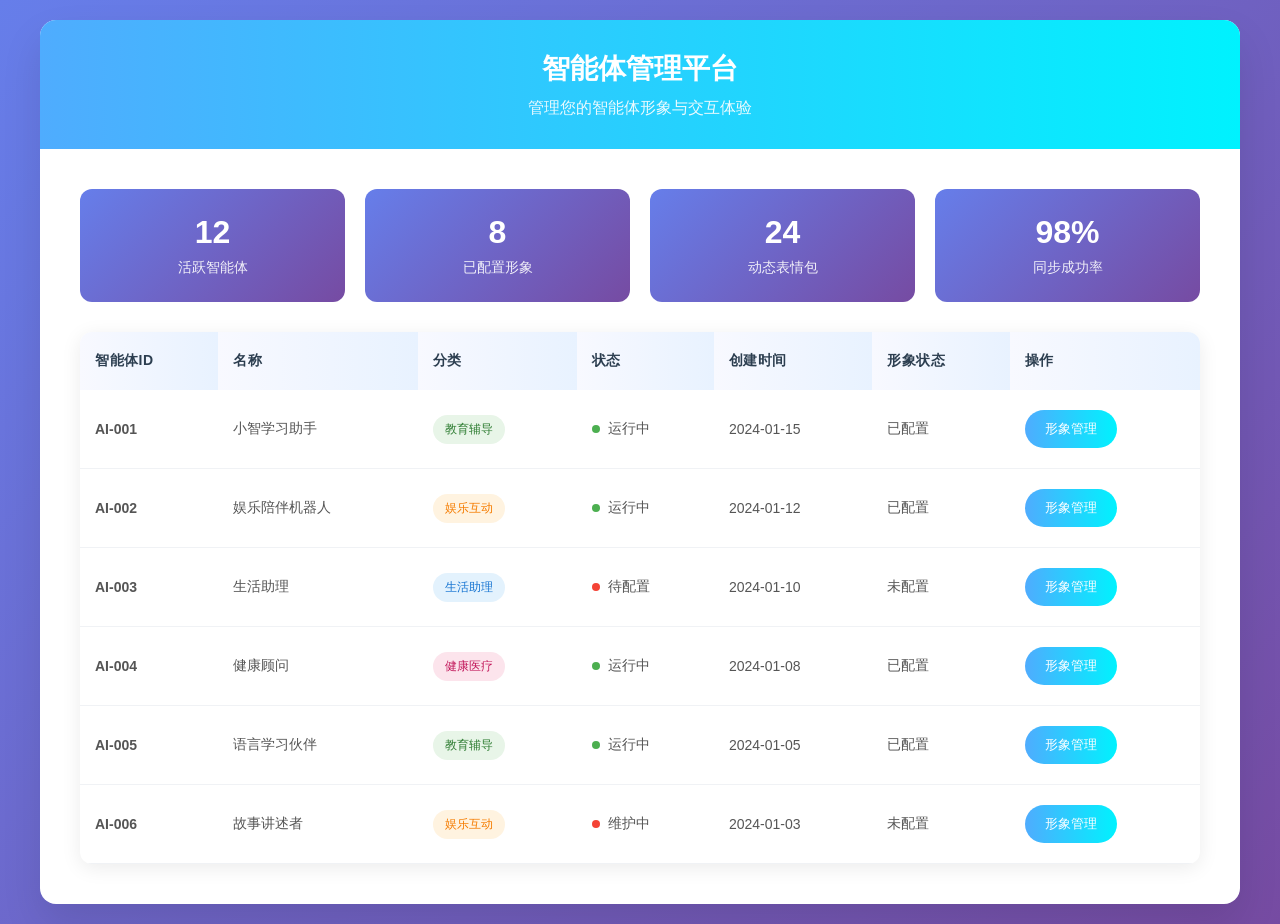
==== index.html @ 54a114e2 "Add intelligent agent dynamic avatar management demo system Co-authored-by: shenyx365 <shenyx365@gma" ====
<!DOCTYPE html>
<html lang="zh-CN">
<head>
    <meta charset="UTF-8">
    <meta name="viewport" content="width=device-width, initial-scale=1.0">
    <title>智能体动态形象管理系统</title>
    <style>
        * {
            margin: 0;
            padding: 0;
            box-sizing: border-box;
        }

        body {
            font-family: 'Microsoft YaHei', 'PingFang SC', sans-serif;
            background: linear-gradient(135deg, #667eea 0%, #764ba2 100%);
            min-height: 100vh;
            padding: 20px;
        }

        .container {
            max-width: 1200px;
            margin: 0 auto;
            background: white;
            border-radius: 16px;
            box-shadow: 0 20px 40px rgba(0,0,0,0.1);
            overflow: hidden;
        }

        .header {
            background: linear-gradient(90deg, #4facfe 0%, #00f2fe 100%);
            color: white;
            padding: 30px;
            text-align: center;
        }

        .header h1 {
            font-size: 28px;
            font-weight: 600;
            margin-bottom: 10px;
        }

        .header p {
            font-size: 16px;
            opacity: 0.9;
        }

        .content {
            padding: 40px;
        }

        .agent-table {
            width: 100%;
            border-collapse: collapse;
            margin-top: 20px;
            background: white;
            border-radius: 12px;
            overflow: hidden;
            box-shadow: 0 4px 20px rgba(0,0,0,0.08);
        }

        .agent-table th {
            background: linear-gradient(90deg, #f8f9ff 0%, #e8f2ff 100%);
            color: #2c3e50;
            padding: 20px 15px;
            text-align: left;
            font-weight: 600;
            font-size: 14px;
            text-transform: uppercase;
            letter-spacing: 0.5px;
        }

        .agent-table td {
            padding: 20px 15px;
            border-bottom: 1px solid #f0f2f5;
            color: #555;
            font-size: 14px;
        }

        .agent-table tr:hover {
            background: #f8f9ff;
            transition: all 0.3s ease;
        }

        .agent-id {
            font-weight: 600;
            color: #4facfe;
        }

        .agent-category {
            display: inline-block;
            padding: 6px 12px;
            border-radius: 20px;
            font-size: 12px;
            font-weight: 500;
        }

        .category-education {
            background: #e8f5e8;
            color: #2e7d32;
        }

        .category-entertainment {
            background: #fff3e0;
            color: #f57c00;
        }

        .category-assistant {
            background: #e3f2fd;
            color: #1976d2;
        }

        .category-health {
            background: #fce4ec;
            color: #c2185b;
        }

        .manage-btn {
            background: linear-gradient(90deg, #4facfe 0%, #00f2fe 100%);
            color: white;
            border: none;
            padding: 10px 20px;
            border-radius: 25px;
            cursor: pointer;
            font-size: 13px;
            font-weight: 500;
            transition: all 0.3s ease;
            text-decoration: none;
            display: inline-block;
        }

        .manage-btn:hover {
            transform: translateY(-2px);
            box-shadow: 0 8px 20px rgba(79, 172, 254, 0.4);
        }

        .status-indicator {
            display: inline-block;
            width: 8px;
            height: 8px;
            border-radius: 50%;
            margin-right: 8px;
        }

        .status-active {
            background: #4caf50;
        }

        .status-inactive {
            background: #f44336;
        }

        .stats-cards {
            display: grid;
            grid-template-columns: repeat(auto-fit, minmax(200px, 1fr));
            gap: 20px;
            margin-bottom: 30px;
        }

        .stats-card {
            background: linear-gradient(135deg, #667eea 0%, #764ba2 100%);
            color: white;
            padding: 25px;
            border-radius: 12px;
            text-align: center;
        }

        .stats-card h3 {
            font-size: 32px;
            font-weight: 700;
            margin-bottom: 8px;
        }

        .stats-card p {
            font-size: 14px;
            opacity: 0.9;
        }
    </style>
</head>
<body>
    <div class="container">
        <div class="header">
            <h1>智能体管理平台</h1>
            <p>管理您的智能体形象与交互体验</p>
        </div>
        
        <div class="content">
            <div class="stats-cards">
                <div class="stats-card">
                    <h3>12</h3>
                    <p>活跃智能体</p>
                </div>
                <div class="stats-card">
                    <h3>8</h3>
                    <p>已配置形象</p>
                </div>
                <div class="stats-card">
                    <h3>24</h3>
                    <p>动态表情包</p>
                </div>
                <div class="stats-card">
                    <h3>98%</h3>
                    <p>同步成功率</p>
                </div>
            </div>

            <table class="agent-table">
                <thead>
                    <tr>
                        <th>智能体ID</th>
                        <th>名称</th>
                        <th>分类</th>
                        <th>状态</th>
                        <th>创建时间</th>
                        <th>形象状态</th>
                        <th>操作</th>
                    </tr>
                </thead>
                <tbody>
                    <tr>
                        <td class="agent-id">AI-001</td>
                        <td>小智学习助手</td>
                        <td><span class="agent-category category-education">教育辅导</span></td>
                        <td><span class="status-indicator status-active"></span>运行中</td>
                        <td>2024-01-15</td>
                        <td>已配置</td>
                        <td><a href="avatar-management.html?id=AI-001" class="manage-btn">形象管理</a></td>
                    </tr>
                    <tr>
                        <td class="agent-id">AI-002</td>
                        <td>娱乐陪伴机器人</td>
                        <td><span class="agent-category category-entertainment">娱乐互动</span></td>
                        <td><span class="status-indicator status-active"></span>运行中</td>
                        <td>2024-01-12</td>
                        <td>已配置</td>
                        <td><a href="avatar-management.html?id=AI-002" class="manage-btn">形象管理</a></td>
                    </tr>
                    <tr>
                        <td class="agent-id">AI-003</td>
                        <td>生活助理</td>
                        <td><span class="agent-category category-assistant">生活助理</span></td>
                        <td><span class="status-indicator status-inactive"></span>待配置</td>
                        <td>2024-01-10</td>
                        <td>未配置</td>
                        <td><a href="avatar-management.html?id=AI-003" class="manage-btn">形象管理</a></td>
                    </tr>
                    <tr>
                        <td class="agent-id">AI-004</td>
                        <td>健康顾问</td>
                        <td><span class="agent-category category-health">健康医疗</span></td>
                        <td><span class="status-indicator status-active"></span>运行中</td>
                        <td>2024-01-08</td>
                        <td>已配置</td>
                        <td><a href="avatar-management.html?id=AI-004" class="manage-btn">形象管理</a></td>
                    </tr>
                    <tr>
                        <td class="agent-id">AI-005</td>
                        <td>语言学习伙伴</td>
                        <td><span class="agent-category category-education">教育辅导</span></td>
                        <td><span class="status-indicator status-active"></span>运行中</td>
                        <td>2024-01-05</td>
                        <td>已配置</td>
                        <td><a href="avatar-management.html?id=AI-005" class="manage-btn">形象管理</a></td>
                    </tr>
                    <tr>
                        <td class="agent-id">AI-006</td>
                        <td>故事讲述者</td>
                        <td><span class="agent-category category-entertainment">娱乐互动</span></td>
                        <td><span class="status-indicator status-inactive"></span>维护中</td>
                        <td>2024-01-03</td>
                        <td>未配置</td>
                        <td><a href="avatar-management.html?id=AI-006" class="manage-btn">形象管理</a></td>
                    </tr>
                </tbody>
            </table>
        </div>
    </div>
</body>
</html>
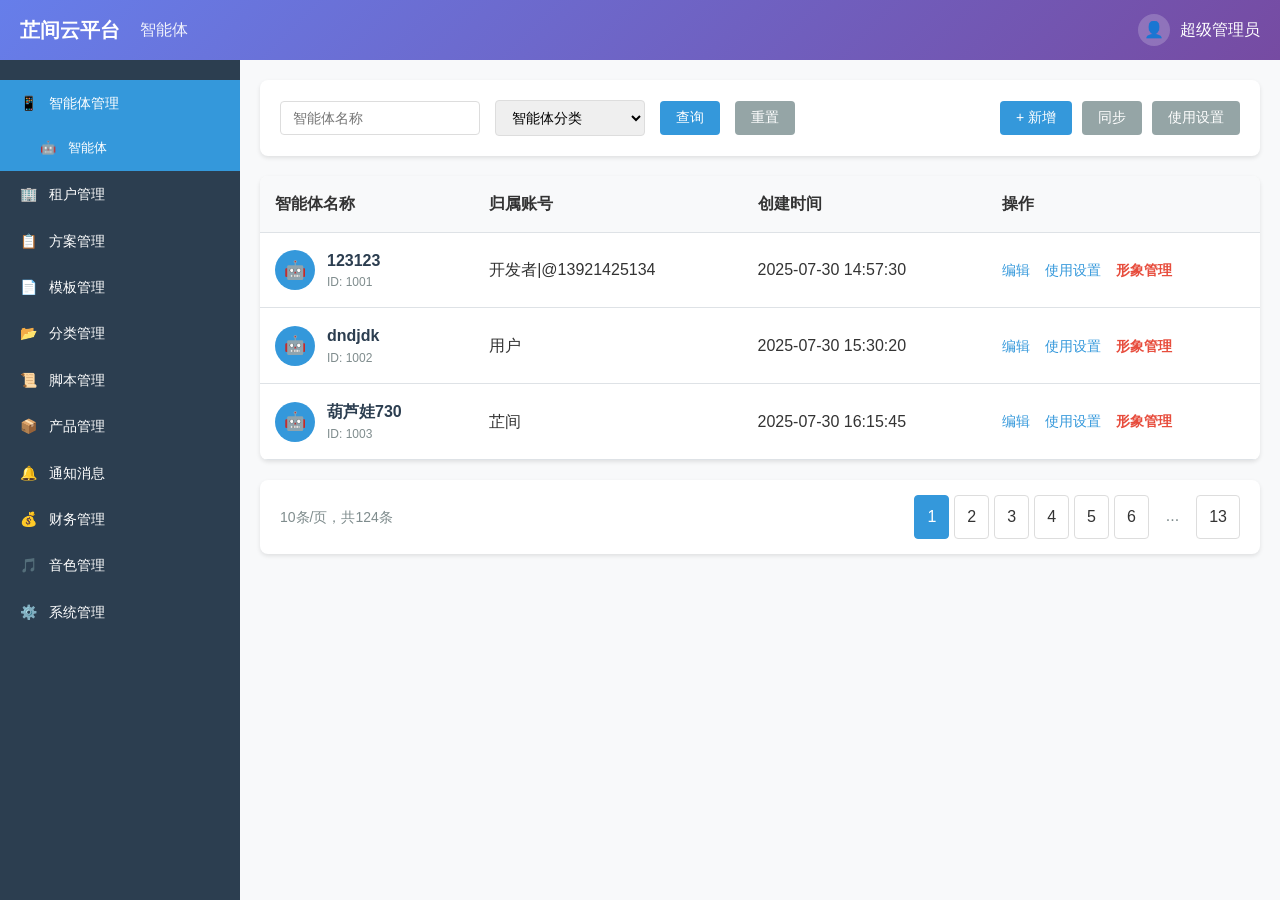
==== commit a05362f4: "Add complete demo for intelligent agent dynamic image management Co-authored-by: shenyx365 <shenyx36" ====
--- a/index.html
+++ b/index.html
@@ -3,277 +3,283 @@
 <head>
     <meta charset="UTF-8">
     <meta name="viewport" content="width=device-width, initial-scale=1.0">
-    <title>智能体动态形象管理系统</title>
-    <style>
-        * {
-            margin: 0;
-            padding: 0;
-            box-sizing: border-box;
-        }
-
-        body {
-            font-family: 'Microsoft YaHei', 'PingFang SC', sans-serif;
-            background: linear-gradient(135deg, #667eea 0%, #764ba2 100%);
-            min-height: 100vh;
-            padding: 20px;
-        }
-
-        .container {
-            max-width: 1200px;
-            margin: 0 auto;
-            background: white;
-            border-radius: 16px;
-            box-shadow: 0 20px 40px rgba(0,0,0,0.1);
-            overflow: hidden;
-        }
-
-        .header {
-            background: linear-gradient(90deg, #4facfe 0%, #00f2fe 100%);
-            color: white;
-            padding: 30px;
-            text-align: center;
-        }
-
-        .header h1 {
-            font-size: 28px;
-            font-weight: 600;
-            margin-bottom: 10px;
-        }
-
-        .header p {
-            font-size: 16px;
-            opacity: 0.9;
-        }
-
-        .content {
-            padding: 40px;
-        }
-
-        .agent-table {
-            width: 100%;
-            border-collapse: collapse;
-            margin-top: 20px;
-            background: white;
-            border-radius: 12px;
-            overflow: hidden;
-            box-shadow: 0 4px 20px rgba(0,0,0,0.08);
-        }
-
-        .agent-table th {
-            background: linear-gradient(90deg, #f8f9ff 0%, #e8f2ff 100%);
-            color: #2c3e50;
-            padding: 20px 15px;
-            text-align: left;
-            font-weight: 600;
-            font-size: 14px;
-            text-transform: uppercase;
-            letter-spacing: 0.5px;
-        }
-
-        .agent-table td {
-            padding: 20px 15px;
-            border-bottom: 1px solid #f0f2f5;
-            color: #555;
-            font-size: 14px;
-        }
-
-        .agent-table tr:hover {
-            background: #f8f9ff;
-            transition: all 0.3s ease;
-        }
-
-        .agent-id {
-            font-weight: 600;
-            color: #4facfe;
-        }
-
-        .agent-category {
-            display: inline-block;
-            padding: 6px 12px;
-            border-radius: 20px;
-            font-size: 12px;
-            font-weight: 500;
-        }
-
-        .category-education {
-            background: #e8f5e8;
-            color: #2e7d32;
-        }
-
-        .category-entertainment {
-            background: #fff3e0;
-            color: #f57c00;
-        }
-
-        .category-assistant {
-            background: #e3f2fd;
-            color: #1976d2;
-        }
-
-        .category-health {
-            background: #fce4ec;
-            color: #c2185b;
-        }
-
-        .manage-btn {
-            background: linear-gradient(90deg, #4facfe 0%, #00f2fe 100%);
-            color: white;
-            border: none;
-            padding: 10px 20px;
-            border-radius: 25px;
-            cursor: pointer;
-            font-size: 13px;
-            font-weight: 500;
-            transition: all 0.3s ease;
-            text-decoration: none;
-            display: inline-block;
-        }
-
-        .manage-btn:hover {
-            transform: translateY(-2px);
-            box-shadow: 0 8px 20px rgba(79, 172, 254, 0.4);
-        }
-
-        .status-indicator {
-            display: inline-block;
-            width: 8px;
-            height: 8px;
-            border-radius: 50%;
-            margin-right: 8px;
-        }
-
-        .status-active {
-            background: #4caf50;
-        }
-
-        .status-inactive {
-            background: #f44336;
-        }
-
-        .stats-cards {
-            display: grid;
-            grid-template-columns: repeat(auto-fit, minmax(200px, 1fr));
-            gap: 20px;
-            margin-bottom: 30px;
-        }
-
-        .stats-card {
-            background: linear-gradient(135deg, #667eea 0%, #764ba2 100%);
-            color: white;
-            padding: 25px;
-            border-radius: 12px;
-            text-align: center;
-        }
-
-        .stats-card h3 {
-            font-size: 32px;
-            font-weight: 700;
-            margin-bottom: 8px;
-        }
-
-        .stats-card p {
-            font-size: 14px;
-            opacity: 0.9;
-        }
-    </style>
+    <title>芷间云平台 - 智能体管理</title>
+    <link rel="stylesheet" href="styles.css">
 </head>
 <body>
     <div class="container">
-        <div class="header">
-            <h1>智能体管理平台</h1>
-            <p>管理您的智能体形象与交互体验</p>
-        </div>
-        
-        <div class="content">
-            <div class="stats-cards">
-                <div class="stats-card">
-                    <h3>12</h3>
-                    <p>活跃智能体</p>
-                </div>
-                <div class="stats-card">
-                    <h3>8</h3>
-                    <p>已配置形象</p>
-                </div>
-                <div class="stats-card">
-                    <h3>24</h3>
-                    <p>动态表情包</p>
-                </div>
-                <div class="stats-card">
-                    <h3>98%</h3>
-                    <p>同步成功率</p>
-                </div>
-            </div>
-
-            <table class="agent-table">
-                <thead>
-                    <tr>
-                        <th>智能体ID</th>
-                        <th>名称</th>
-                        <th>分类</th>
-                        <th>状态</th>
-                        <th>创建时间</th>
-                        <th>形象状态</th>
-                        <th>操作</th>
-                    </tr>
-                </thead>
-                <tbody>
-                    <tr>
-                        <td class="agent-id">AI-001</td>
-                        <td>小智学习助手</td>
-                        <td><span class="agent-category category-education">教育辅导</span></td>
-                        <td><span class="status-indicator status-active"></span>运行中</td>
-                        <td>2024-01-15</td>
-                        <td>已配置</td>
-                        <td><a href="avatar-management.html?id=AI-001" class="manage-btn">形象管理</a></td>
-                    </tr>
-                    <tr>
-                        <td class="agent-id">AI-002</td>
-                        <td>娱乐陪伴机器人</td>
-                        <td><span class="agent-category category-entertainment">娱乐互动</span></td>
-                        <td><span class="status-indicator status-active"></span>运行中</td>
-                        <td>2024-01-12</td>
-                        <td>已配置</td>
-                        <td><a href="avatar-management.html?id=AI-002" class="manage-btn">形象管理</a></td>
-                    </tr>
-                    <tr>
-                        <td class="agent-id">AI-003</td>
-                        <td>生活助理</td>
-                        <td><span class="agent-category category-assistant">生活助理</span></td>
-                        <td><span class="status-indicator status-inactive"></span>待配置</td>
-                        <td>2024-01-10</td>
-                        <td>未配置</td>
-                        <td><a href="avatar-management.html?id=AI-003" class="manage-btn">形象管理</a></td>
-                    </tr>
-                    <tr>
-                        <td class="agent-id">AI-004</td>
-                        <td>健康顾问</td>
-                        <td><span class="agent-category category-health">健康医疗</span></td>
-                        <td><span class="status-indicator status-active"></span>运行中</td>
-                        <td>2024-01-08</td>
-                        <td>已配置</td>
-                        <td><a href="avatar-management.html?id=AI-004" class="manage-btn">形象管理</a></td>
-                    </tr>
-                    <tr>
-                        <td class="agent-id">AI-005</td>
-                        <td>语言学习伙伴</td>
-                        <td><span class="agent-category category-education">教育辅导</span></td>
-                        <td><span class="status-indicator status-active"></span>运行中</td>
-                        <td>2024-01-05</td>
-                        <td>已配置</td>
-                        <td><a href="avatar-management.html?id=AI-005" class="manage-btn">形象管理</a></td>
-                    </tr>
-                    <tr>
-                        <td class="agent-id">AI-006</td>
-                        <td>故事讲述者</td>
-                        <td><span class="agent-category category-entertainment">娱乐互动</span></td>
-                        <td><span class="status-indicator status-inactive"></span>维护中</td>
-                        <td>2024-01-03</td>
-                        <td>未配置</td>
-                        <td><a href="avatar-management.html?id=AI-006" class="manage-btn">形象管理</a></td>
-                    </tr>
-                </tbody>
-            </table>
+        <!-- 顶部导航栏 -->
+        <header class="header">
+            <div class="header-left">
+                <h1 class="platform-name">芷间云平台</h1>
+                <span class="module-name">智能体</span>
+            </div>
+            <div class="header-right">
+                <div class="user-info">
+                    <div class="avatar">👤</div>
+                    <span>超级管理员</span>
+                </div>
+            </div>
+        </header>
+
+        <div class="main-content">
+            <!-- 左侧导航栏 -->
+            <nav class="sidebar">
+                <div class="nav-item active">
+                    <span>📱</span>
+                    <span>智能体管理</span>
+                </div>
+                <div class="nav-sub-item active">
+                    <span>🤖</span>
+                    <span>智能体</span>
+                </div>
+                <div class="nav-item">
+                    <span>🏢</span>
+                    <span>租户管理</span>
+                </div>
+                <div class="nav-item">
+                    <span>📋</span>
+                    <span>方案管理</span>
+                </div>
+                <div class="nav-item">
+                    <span>📄</span>
+                    <span>模板管理</span>
+                </div>
+                <div class="nav-item">
+                    <span>📂</span>
+                    <span>分类管理</span>
+                </div>
+                <div class="nav-item">
+                    <span>📜</span>
+                    <span>脚本管理</span>
+                </div>
+                <div class="nav-item">
+                    <span>📦</span>
+                    <span>产品管理</span>
+                </div>
+                <div class="nav-item">
+                    <span>🔔</span>
+                    <span>通知消息</span>
+                </div>
+                <div class="nav-item">
+                    <span>💰</span>
+                    <span>财务管理</span>
+                </div>
+                <div class="nav-item">
+                    <span>🎵</span>
+                    <span>音色管理</span>
+                </div>
+                <div class="nav-item">
+                    <span>⚙️</span>
+                    <span>系统管理</span>
+                </div>
+            </nav>
+
+            <!-- 主要内容区域 -->
+            <main class="content">
+                <!-- 搜索和操作区域 -->
+                <div class="search-section">
+                    <div class="search-fields">
+                        <input type="text" placeholder="智能体名称" class="search-input">
+                        <select class="search-select">
+                            <option value="">智能体分类</option>
+                            <option value="心理疏导">心理疏导</option>
+                            <option value="教育辅导">教育辅导</option>
+                            <option value="娱乐陪伴">娱乐陪伴</option>
+                        </select>
+                        <button class="btn btn-primary">查询</button>
+                        <button class="btn btn-secondary">重置</button>
+                    </div>
+                    <div class="action-buttons">
+                        <button class="btn btn-primary" onclick="showAddModal()">+ 新增</button>
+                        <button class="btn btn-secondary">同步</button>
+                        <button class="btn btn-secondary">使用设置</button>
+                    </div>
+                </div>
+
+                <!-- 智能体列表 -->
+                <div class="agent-list">
+                    <table class="agent-table">
+                        <thead>
+                            <tr>
+                                <th>智能体名称</th>
+                                <th>归属账号</th>
+                                <th>创建时间</th>
+                                <th>操作</th>
+                            </tr>
+                        </thead>
+                        <tbody>
+                            <tr>
+                                <td>
+                                    <div class="agent-info">
+                                        <div class="agent-avatar">🤖</div>
+                                        <div class="agent-details">
+                                            <div class="agent-name">123123</div>
+                                            <div class="agent-id">ID: 1001</div>
+                                        </div>
+                                    </div>
+                                </td>
+                                <td>开发者|@13921425134</td>
+                                <td>2025-07-30 14:57:30</td>
+                                <td>
+                                    <div class="action-links">
+                                        <a href="#" onclick="editAgent(1001)">编辑</a>
+                                        <a href="#" onclick="usageSettings(1001)">使用设置</a>
+                                        <a href="image-management.html?id=1001" class="image-management-btn">形象管理</a>
+                                    </div>
+                                </td>
+                            </tr>
+                            <tr>
+                                <td>
+                                    <div class="agent-info">
+                                        <div class="agent-avatar">🤖</div>
+                                        <div class="agent-details">
+                                            <div class="agent-name">dndjdk</div>
+                                            <div class="agent-id">ID: 1002</div>
+                                        </div>
+                                    </div>
+                                </td>
+                                <td>用户</td>
+                                <td>2025-07-30 15:30:20</td>
+                                <td>
+                                    <div class="action-links">
+                                        <a href="#" onclick="editAgent(1002)">编辑</a>
+                                        <a href="#" onclick="usageSettings(1002)">使用设置</a>
+                                        <a href="image-management.html?id=1002" class="image-management-btn">形象管理</a>
+                                    </div>
+                                </td>
+                            </tr>
+                            <tr>
+                                <td>
+                                    <div class="agent-info">
+                                        <div class="agent-avatar">🤖</div>
+                                        <div class="agent-details">
+                                            <div class="agent-name">葫芦娃730</div>
+                                            <div class="agent-id">ID: 1003</div>
+                                        </div>
+                                    </div>
+                                </td>
+                                <td>芷间</td>
+                                <td>2025-07-30 16:15:45</td>
+                                <td>
+                                    <div class="action-links">
+                                        <a href="#" onclick="editAgent(1003)">编辑</a>
+                                        <a href="#" onclick="usageSettings(1003)">使用设置</a>
+                                        <a href="image-management.html?id=1003" class="image-management-btn">形象管理</a>
+                                    </div>
+                                </td>
+                            </tr>
+                        </tbody>
+                    </table>
+                </div>
+
+                <!-- 分页 -->
+                <div class="pagination">
+                    <span class="page-info">10条/页，共124条</span>
+                    <div class="page-numbers">
+                        <span class="page-number active">1</span>
+                        <span class="page-number">2</span>
+                        <span class="page-number">3</span>
+                        <span class="page-number">4</span>
+                        <span class="page-number">5</span>
+                        <span class="page-number">6</span>
+                        <span class="page-dots">...</span>
+                        <span class="page-number">13</span>
+                    </div>
+                </div>
+            </main>
         </div>
     </div>
+
+    <!-- 新增智能体模态框 -->
+    <div id="addModal" class="modal">
+        <div class="modal-content">
+            <div class="modal-header">
+                <h2>新增智能体</h2>
+                <span class="close" onclick="closeModal()">&times;</span>
+            </div>
+            <div class="modal-body">
+                <form id="addAgentForm">
+                    <div class="form-group">
+                        <label>智能体分类</label>
+                        <div class="checkbox-group">
+                            <input type="checkbox" id="useTemplate">
+                            <label for="useTemplate">按模板创建</label>
+                        </div>
+                        <select class="form-select">
+                            <option value="心理疏导" selected>心理疏导</option>
+                            <option value="教育辅导">教育辅导</option>
+                            <option value="娱乐陪伴">娱乐陪伴</option>
+                        </select>
+                    </div>
+                    <div class="form-group">
+                        <label>名称</label>
+                        <input type="text" placeholder="智能体名称" maxlength="20" class="form-input">
+                        <span class="char-count">0/20</span>
+                    </div>
+                    <div class="form-group">
+                        <label>形象</label>
+                        <div class="image-upload">
+                            <div class="upload-area">
+                                <span>+</span>
+                                <p>支持格式：png/jpeg/jpg，不超过5M，仅可上传1张</p>
+                            </div>
+                            <button type="button" class="btn btn-secondary">AI生成</button>
+                        </div>
+                    </div>
+                    <div class="form-group">
+                        <label>介绍</label>
+                        <textarea placeholder="智能体功能介绍" maxlength="500" class="form-textarea"></textarea>
+                        <span class="char-count">0/500</span>
+                    </div>
+                    <div class="form-group">
+                        <label>智能体类型</label>
+                        <select class="form-select error">
+                            <option value="">请选择</option>
+                            <option value="人设与回复逻辑">人设与回复逻辑</option>
+                        </select>
+                        <span class="error-message">请选择智能体类型</span>
+                    </div>
+                    <div class="form-group">
+                        <label>智能体能力说明与限制</label>
+                        <textarea placeholder="请输入智能体能力说明与限制" maxlength="5000" class="form-textarea"></textarea>
+                        <button type="button" class="btn btn-secondary">润色</button>
+                        <span class="char-count">0/5000</span>
+                    </div>
+                    <div class="form-group">
+                        <label>引用模型</label>
+                        <select class="form-select error">
+                            <option value="">请选择</option>
+                        </select>
+                        <span class="error-message">请选择引用模型</span>
+                    </div>
+                    <div class="form-group">
+                        <label>音色</label>
+                        <select class="form-select error">
+                            <option value="">请选择</option>
+                        </select>
+                        <span class="error-message">请选择音色</span>
+                    </div>
+                    <div class="form-group">
+                        <label>开场白</label>
+                        <input type="text" placeholder="将作为开启聊天的第一句话。" maxlength="300" class="form-input">
+                        <span class="char-count">0/300</span>
+                    </div>
+                    <div class="form-group">
+                        <div class="checkbox-group">
+                            <input type="checkbox" id="setAsTemplate">
+                            <label for="setAsTemplate">是否设为模板</label>
+                        </div>
+                    </div>
+                </form>
+            </div>
+            <div class="modal-footer">
+                <button class="btn btn-secondary" onclick="closeModal()">取消</button>
+                <button class="btn btn-primary">确认</button>
+            </div>
+        </div>
+    </div>
+
+    <script src="script.js"></script>
 </body>
 </html>
--- a/styles.css
+++ b/styles.css
@@ -0,0 +1,525 @@
+/* 全局样式 */
+* {
+    margin: 0;
+    padding: 0;
+    box-sizing: border-box;
+}
+
+body {
+    font-family: -apple-system, BlinkMacSystemFont, 'Segoe UI', Roboto, 'Helvetica Neue', Arial, sans-serif;
+    background-color: #f5f5f5;
+    color: #333;
+    line-height: 1.6;
+}
+
+.container {
+    display: flex;
+    flex-direction: column;
+    height: 100vh;
+}
+
+/* 顶部导航栏 */
+.header {
+    background: linear-gradient(135deg, #667eea 0%, #764ba2 100%);
+    color: white;
+    padding: 0 20px;
+    height: 60px;
+    display: flex;
+    justify-content: space-between;
+    align-items: center;
+    box-shadow: 0 2px 4px rgba(0,0,0,0.1);
+}
+
+.header-left {
+    display: flex;
+    align-items: center;
+    gap: 20px;
+}
+
+.platform-name {
+    font-size: 20px;
+    font-weight: 600;
+}
+
+.module-name {
+    font-size: 16px;
+    opacity: 0.9;
+}
+
+.header-right {
+    display: flex;
+    align-items: center;
+}
+
+.user-info {
+    display: flex;
+    align-items: center;
+    gap: 10px;
+}
+
+.avatar {
+    width: 32px;
+    height: 32px;
+    background: rgba(255,255,255,0.2);
+    border-radius: 50%;
+    display: flex;
+    align-items: center;
+    justify-content: center;
+    font-size: 16px;
+}
+
+/* 主要内容区域 */
+.main-content {
+    display: flex;
+    flex: 1;
+    overflow: hidden;
+}
+
+/* 左侧导航栏 */
+.sidebar {
+    width: 240px;
+    background: #2c3e50;
+    color: white;
+    padding: 20px 0;
+    overflow-y: auto;
+}
+
+.nav-item, .nav-sub-item {
+    padding: 12px 20px;
+    display: flex;
+    align-items: center;
+    gap: 12px;
+    cursor: pointer;
+    transition: background-color 0.3s;
+    font-size: 14px;
+}
+
+.nav-item:hover, .nav-sub-item:hover {
+    background-color: rgba(255,255,255,0.1);
+}
+
+.nav-item.active, .nav-sub-item.active {
+    background-color: #3498db;
+}
+
+.nav-sub-item {
+    padding-left: 40px;
+    font-size: 13px;
+    background-color: rgba(255,255,255,0.05);
+}
+
+/* 主内容区域 */
+.content {
+    flex: 1;
+    padding: 20px;
+    overflow-y: auto;
+    background-color: #f8f9fa;
+}
+
+/* 搜索和操作区域 */
+.search-section {
+    background: white;
+    padding: 20px;
+    border-radius: 8px;
+    margin-bottom: 20px;
+    box-shadow: 0 2px 4px rgba(0,0,0,0.1);
+    display: flex;
+    justify-content: space-between;
+    align-items: center;
+}
+
+.search-fields {
+    display: flex;
+    gap: 15px;
+    align-items: center;
+}
+
+.search-input, .search-select {
+    padding: 8px 12px;
+    border: 1px solid #ddd;
+    border-radius: 4px;
+    font-size: 14px;
+}
+
+.search-input {
+    width: 200px;
+}
+
+.search-select {
+    width: 150px;
+}
+
+.action-buttons {
+    display: flex;
+    gap: 10px;
+}
+
+/* 按钮样式 */
+.btn {
+    padding: 8px 16px;
+    border: none;
+    border-radius: 4px;
+    cursor: pointer;
+    font-size: 14px;
+    transition: all 0.3s;
+    text-decoration: none;
+    display: inline-block;
+}
+
+.btn-primary {
+    background-color: #3498db;
+    color: white;
+}
+
+.btn-primary:hover {
+    background-color: #2980b9;
+}
+
+.btn-secondary {
+    background-color: #95a5a6;
+    color: white;
+}
+
+.btn-secondary:hover {
+    background-color: #7f8c8d;
+}
+
+.btn:disabled {
+    background-color: #bdc3c7;
+    cursor: not-allowed;
+}
+
+/* 智能体列表 */
+.agent-list {
+    background: white;
+    border-radius: 8px;
+    overflow: hidden;
+    box-shadow: 0 2px 4px rgba(0,0,0,0.1);
+    margin-bottom: 20px;
+}
+
+.agent-table {
+    width: 100%;
+    border-collapse: collapse;
+}
+
+.agent-table th {
+    background-color: #f8f9fa;
+    padding: 15px;
+    text-align: left;
+    font-weight: 600;
+    border-bottom: 1px solid #dee2e6;
+}
+
+.agent-table td {
+    padding: 15px;
+    border-bottom: 1px solid #dee2e6;
+}
+
+.agent-info {
+    display: flex;
+    align-items: center;
+    gap: 12px;
+}
+
+.agent-avatar {
+    width: 40px;
+    height: 40px;
+    background: #3498db;
+    border-radius: 50%;
+    display: flex;
+    align-items: center;
+    justify-content: center;
+    font-size: 18px;
+    color: white;
+}
+
+.agent-details {
+    display: flex;
+    flex-direction: column;
+}
+
+.agent-name {
+    font-weight: 600;
+    color: #2c3e50;
+}
+
+.agent-id {
+    font-size: 12px;
+    color: #7f8c8d;
+}
+
+.action-links {
+    display: flex;
+    gap: 15px;
+}
+
+.action-links a {
+    color: #3498db;
+    text-decoration: none;
+    font-size: 14px;
+}
+
+.action-links a:hover {
+    text-decoration: underline;
+}
+
+.image-management-btn {
+    color: #e74c3c !important;
+    font-weight: 600;
+}
+
+/* 分页 */
+.pagination {
+    display: flex;
+    justify-content: space-between;
+    align-items: center;
+    background: white;
+    padding: 15px 20px;
+    border-radius: 8px;
+    box-shadow: 0 2px 4px rgba(0,0,0,0.1);
+}
+
+.page-info {
+    color: #7f8c8d;
+    font-size: 14px;
+}
+
+.page-numbers {
+    display: flex;
+    gap: 5px;
+}
+
+.page-number {
+    padding: 8px 12px;
+    border: 1px solid #ddd;
+    border-radius: 4px;
+    cursor: pointer;
+    transition: all 0.3s;
+}
+
+.page-number:hover {
+    background-color: #f8f9fa;
+}
+
+.page-number.active {
+    background-color: #3498db;
+    color: white;
+    border-color: #3498db;
+}
+
+.page-dots {
+    padding: 8px 12px;
+    color: #7f8c8d;
+}
+
+/* 模态框样式 */
+.modal {
+    display: none;
+    position: fixed;
+    z-index: 1000;
+    left: 0;
+    top: 0;
+    width: 100%;
+    height: 100%;
+    background-color: rgba(0,0,0,0.5);
+}
+
+.modal-content {
+    background-color: white;
+    margin: 5% auto;
+    padding: 0;
+    border-radius: 8px;
+    width: 80%;
+    max-width: 600px;
+    max-height: 80vh;
+    overflow-y: auto;
+    box-shadow: 0 4px 20px rgba(0,0,0,0.3);
+}
+
+.modal-header {
+    padding: 20px;
+    border-bottom: 1px solid #dee2e6;
+    display: flex;
+    justify-content: space-between;
+    align-items: center;
+}
+
+.modal-header h2, .modal-header h3 {
+    margin: 0;
+    color: #2c3e50;
+}
+
+.close {
+    color: #aaa;
+    font-size: 28px;
+    font-weight: bold;
+    cursor: pointer;
+}
+
+.close:hover {
+    color: #000;
+}
+
+.modal-body {
+    padding: 20px;
+}
+
+.modal-footer {
+    padding: 20px;
+    border-top: 1px solid #dee2e6;
+    display: flex;
+    justify-content: flex-end;
+    gap: 10px;
+}
+
+/* 表单样式 */
+.form-group {
+    margin-bottom: 20px;
+}
+
+.form-group label {
+    display: block;
+    margin-bottom: 8px;
+    font-weight: 600;
+    color: #2c3e50;
+}
+
+.form-input, .form-select, .form-textarea {
+    width: 100%;
+    padding: 10px 12px;
+    border: 1px solid #ddd;
+    border-radius: 4px;
+    font-size: 14px;
+    transition: border-color 0.3s;
+}
+
+.form-input:focus, .form-select:focus, .form-textarea:focus {
+    outline: none;
+    border-color: #3498db;
+}
+
+.form-textarea {
+    resize: vertical;
+    min-height: 80px;
+}
+
+.form-input.error, .form-select.error {
+    border-color: #e74c3c;
+}
+
+.error-message {
+    color: #e74c3c;
+    font-size: 12px;
+    margin-top: 5px;
+}
+
+.char-count {
+    color: #7f8c8d;
+    font-size: 12px;
+    text-align: right;
+    margin-top: 5px;
+}
+
+.checkbox-group {
+    display: flex;
+    align-items: center;
+    gap: 8px;
+    margin-bottom: 10px;
+}
+
+.checkbox-group input[type="checkbox"] {
+    margin: 0;
+}
+
+.checkbox-group label {
+    margin: 0;
+    font-weight: normal;
+}
+
+/* 图片上传区域 */
+.image-upload {
+    display: flex;
+    gap: 15px;
+    align-items: flex-start;
+}
+
+.upload-area {
+    flex: 1;
+    border: 2px dashed #ddd;
+    border-radius: 8px;
+    padding: 20px;
+    text-align: center;
+    cursor: pointer;
+    transition: border-color 0.3s;
+}
+
+.upload-area:hover {
+    border-color: #3498db;
+}
+
+.upload-area span {
+    font-size: 24px;
+    color: #7f8c8d;
+    display: block;
+    margin-bottom: 10px;
+}
+
+.upload-area p {
+    color: #7f8c8d;
+    font-size: 12px;
+    margin: 0;
+}
+
+/* 页面标题区域 */
+.page-header {
+    display: flex;
+    align-items: center;
+    gap: 20px;
+    margin-bottom: 20px;
+    padding: 20px;
+    background: white;
+    border-radius: 8px;
+    box-shadow: 0 2px 4px rgba(0,0,0,0.1);
+}
+
+.page-header h2 {
+    margin: 0;
+    color: #2c3e50;
+}
+
+.agent-info-header {
+    display: flex;
+    align-items: center;
+    gap: 12px;
+    margin-left: auto;
+}
+
+/* 响应式设计 */
+@media (max-width: 768px) {
+    .sidebar {
+        width: 200px;
+    }
+    
+    .search-section {
+        flex-direction: column;
+        gap: 15px;
+    }
+    
+    .search-fields {
+        flex-wrap: wrap;
+    }
+    
+    .action-buttons {
+        justify-content: center;
+    }
+    
+    .agent-table {
+        font-size: 12px;
+    }
+    
+    .action-links {
+        flex-direction: column;
+        gap: 5px;
+    }
+}
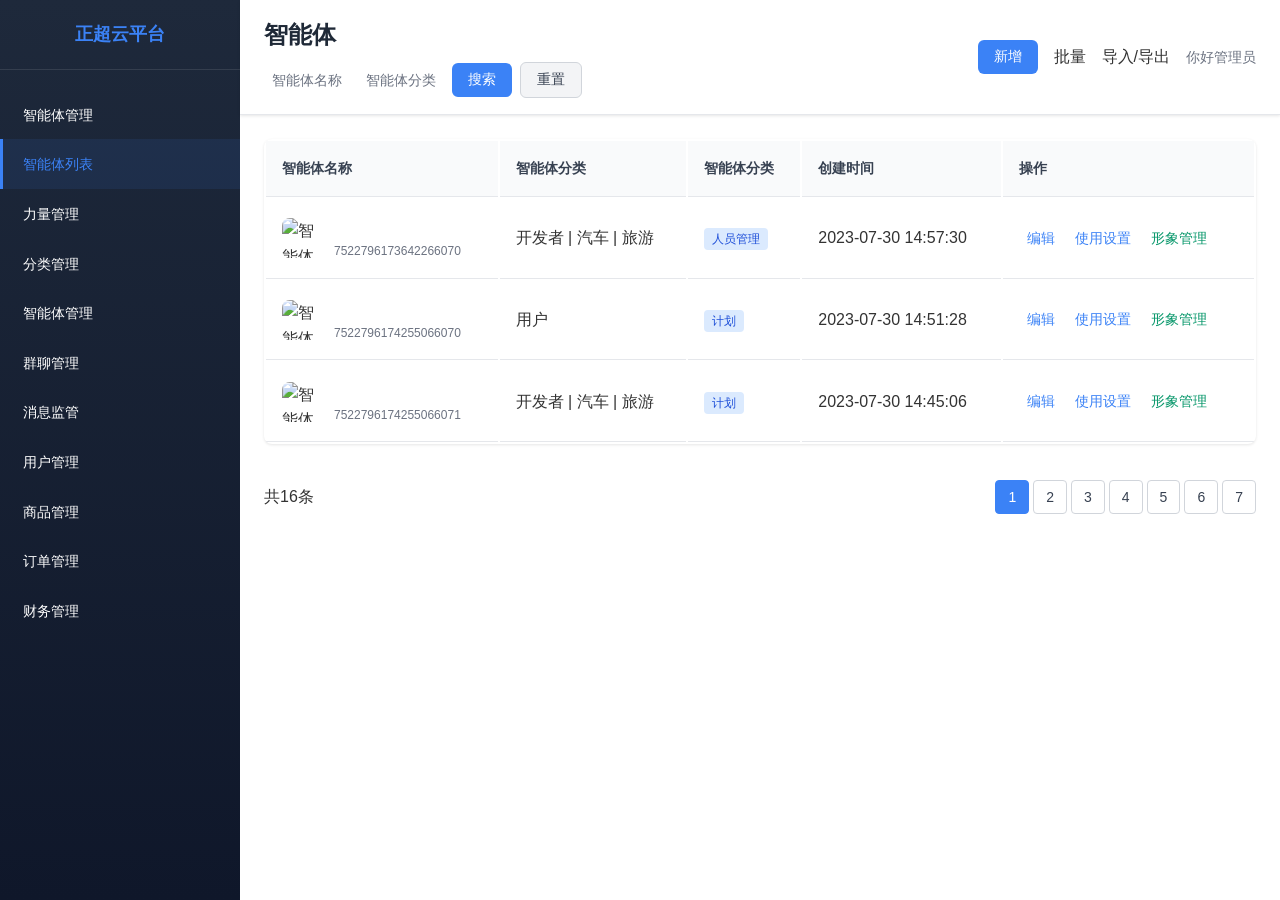
==== commit 82f65707: "Add intelligent agent avatar management demo with dynamic preview Co-authored-by: shenyx365 <shenyx3" ====
--- a/index.html
+++ b/index.html
@@ -3,279 +3,168 @@
 <head>
     <meta charset="UTF-8">
     <meta name="viewport" content="width=device-width, initial-scale=1.0">
-    <title>芷间云平台 - 智能体管理</title>
+    <title>智能体管理平台</title>
     <link rel="stylesheet" href="styles.css">
 </head>
 <body>
     <div class="container">
-        <!-- 顶部导航栏 -->
-        <header class="header">
-            <div class="header-left">
-                <h1 class="platform-name">芷间云平台</h1>
-                <span class="module-name">智能体</span>
+        <!-- 侧边栏 -->
+        <div class="sidebar">
+            <div class="logo">
+                <h2>正超云平台</h2>
             </div>
-            <div class="header-right">
-                <div class="user-info">
-                    <div class="avatar">👤</div>
-                    <span>超级管理员</span>
-                </div>
-            </div>
-        </header>
-
-        <div class="main-content">
-            <!-- 左侧导航栏 -->
-            <nav class="sidebar">
-                <div class="nav-item active">
-                    <span>📱</span>
+            <nav class="nav-menu">
+                <div class="nav-item">
                     <span>智能体管理</span>
                 </div>
-                <div class="nav-sub-item active">
-                    <span>🤖</span>
-                    <span>智能体</span>
+                <div class="nav-item active">
+                    <span>智能体列表</span>
                 </div>
                 <div class="nav-item">
-                    <span>🏢</span>
-                    <span>租户管理</span>
+                    <span>力量管理</span>
                 </div>
                 <div class="nav-item">
-                    <span>📋</span>
-                    <span>方案管理</span>
-                </div>
-                <div class="nav-item">
-                    <span>📄</span>
-                    <span>模板管理</span>
-                </div>
-                <div class="nav-item">
-                    <span>📂</span>
                     <span>分类管理</span>
                 </div>
                 <div class="nav-item">
-                    <span>📜</span>
-                    <span>脚本管理</span>
+                    <span>智能体管理</span>
                 </div>
                 <div class="nav-item">
-                    <span>📦</span>
-                    <span>产品管理</span>
+                    <span>群聊管理</span>
                 </div>
                 <div class="nav-item">
-                    <span>🔔</span>
-                    <span>通知消息</span>
+                    <span>消息监管</span>
                 </div>
                 <div class="nav-item">
-                    <span>💰</span>
+                    <span>用户管理</span>
+                </div>
+                <div class="nav-item">
+                    <span>商品管理</span>
+                </div>
+                <div class="nav-item">
+                    <span>订单管理</span>
+                </div>
+                <div class="nav-item">
                     <span>财务管理</span>
                 </div>
-                <div class="nav-item">
-                    <span>🎵</span>
-                    <span>音色管理</span>
-                </div>
-                <div class="nav-item">
-                    <span>⚙️</span>
-                    <span>系统管理</span>
-                </div>
             </nav>
+        </div>
 
-            <!-- 主要内容区域 -->
-            <main class="content">
-                <!-- 搜索和操作区域 -->
-                <div class="search-section">
-                    <div class="search-fields">
-                        <input type="text" placeholder="智能体名称" class="search-input">
-                        <select class="search-select">
-                            <option value="">智能体分类</option>
-                            <option value="心理疏导">心理疏导</option>
-                            <option value="教育辅导">教育辅导</option>
-                            <option value="娱乐陪伴">娱乐陪伴</option>
-                        </select>
-                        <button class="btn btn-primary">查询</button>
+        <!-- 主内容区 -->
+        <div class="main-content">
+            <!-- 头部 -->
+            <div class="header">
+                <div class="header-left">
+                    <h1>智能体</h1>
+                    <div class="breadcrumb">
+                        <span>智能体名称</span>
+                        <span>智能体分类</span>
+                        <button class="btn btn-primary">搜索</button>
                         <button class="btn btn-secondary">重置</button>
                     </div>
-                    <div class="action-buttons">
-                        <button class="btn btn-primary" onclick="showAddModal()">+ 新增</button>
-                        <button class="btn btn-secondary">同步</button>
-                        <button class="btn btn-secondary">使用设置</button>
+                </div>
+                <div class="header-right">
+                    <button class="btn btn-primary">新增</button>
+                    <span>批量</span>
+                    <span>导入/导出</span>
+                    <div class="user-info">
+                        <span>你好管理员</span>
                     </div>
                 </div>
+            </div>
 
-                <!-- 智能体列表 -->
-                <div class="agent-list">
-                    <table class="agent-table">
-                        <thead>
-                            <tr>
-                                <th>智能体名称</th>
-                                <th>归属账号</th>
-                                <th>创建时间</th>
-                                <th>操作</th>
-                            </tr>
-                        </thead>
-                        <tbody>
-                            <tr>
-                                <td>
-                                    <div class="agent-info">
-                                        <div class="agent-avatar">🤖</div>
-                                        <div class="agent-details">
-                                            <div class="agent-name">123123</div>
-                                            <div class="agent-id">ID: 1001</div>
-                                        </div>
+            <!-- 智能体列表 -->
+            <div class="agent-list">
+                <table class="agent-table">
+                    <thead>
+                        <tr>
+                            <th>智能体名称</th>
+                            <th>智能体分类</th>
+                            <th>智能体分类</th>
+                            <th>创建时间</th>
+                            <th>操作</th>
+                        </tr>
+                    </thead>
+                    <tbody>
+                        <tr>
+                            <td>
+                                <div class="agent-info">
+                                    <img src="https://via.placeholder.com/40x40/4F46E5/white?text=AI" alt="智能体头像" class="agent-avatar">
+                                    <div>
+                                        <div class="agent-name">智能助手</div>
+                                        <div class="agent-id">7522796173642266070</div>
                                     </div>
-                                </td>
-                                <td>开发者|@13921425134</td>
-                                <td>2025-07-30 14:57:30</td>
-                                <td>
-                                    <div class="action-links">
-                                        <a href="#" onclick="editAgent(1001)">编辑</a>
-                                        <a href="#" onclick="usageSettings(1001)">使用设置</a>
-                                        <a href="image-management.html?id=1001" class="image-management-btn">形象管理</a>
+                                </div>
+                            </td>
+                            <td>开发者 | 汽车 | 旅游</td>
+                            <td>
+                                <span class="status-tag">人员管理</span>
+                            </td>
+                            <td>2023-07-30 14:57:30</td>
+                            <td>
+                                <button class="btn btn-link">编辑</button>
+                                <button class="btn btn-link">使用设置</button>
+                                <button class="btn btn-link btn-avatar" onclick="openAvatarManagement('智能助手')">形象管理</button>
+                            </td>
+                        </tr>
+                        <tr>
+                            <td>
+                                <div class="agent-info">
+                                    <img src="https://via.placeholder.com/40x40/10B981/white?text=AI" alt="智能体头像" class="agent-avatar">
+                                    <div>
+                                        <div class="agent-name">SHGPT</div>
+                                        <div class="agent-id">7522796174255066070</div>
                                     </div>
-                                </td>
-                            </tr>
-                            <tr>
-                                <td>
-                                    <div class="agent-info">
-                                        <div class="agent-avatar">🤖</div>
-                                        <div class="agent-details">
-                                            <div class="agent-name">dndjdk</div>
-                                            <div class="agent-id">ID: 1002</div>
-                                        </div>
+                                </div>
+                            </td>
+                            <td>用户</td>
+                            <td>
+                                <span class="status-tag">计划</span>
+                            </td>
+                            <td>2023-07-30 14:51:28</td>
+                            <td>
+                                <button class="btn btn-link">编辑</button>
+                                <button class="btn btn-link">使用设置</button>
+                                <button class="btn btn-link btn-avatar" onclick="openAvatarManagement('SHGPT')">形象管理</button>
+                            </td>
+                        </tr>
+                        <tr>
+                            <td>
+                                <div class="agent-info">
+                                    <img src="https://via.placeholder.com/40x40/F59E0B/white?text=AI" alt="智能体头像" class="agent-avatar">
+                                    <div>
+                                        <div class="agent-name">测试助手</div>
+                                        <div class="agent-id">7522796174255066071</div>
                                     </div>
-                                </td>
-                                <td>用户</td>
-                                <td>2025-07-30 15:30:20</td>
-                                <td>
-                                    <div class="action-links">
-                                        <a href="#" onclick="editAgent(1002)">编辑</a>
-                                        <a href="#" onclick="usageSettings(1002)">使用设置</a>
-                                        <a href="image-management.html?id=1002" class="image-management-btn">形象管理</a>
-                                    </div>
-                                </td>
-                            </tr>
-                            <tr>
-                                <td>
-                                    <div class="agent-info">
-                                        <div class="agent-avatar">🤖</div>
-                                        <div class="agent-details">
-                                            <div class="agent-name">葫芦娃730</div>
-                                            <div class="agent-id">ID: 1003</div>
-                                        </div>
-                                    </div>
-                                </td>
-                                <td>芷间</td>
-                                <td>2025-07-30 16:15:45</td>
-                                <td>
-                                    <div class="action-links">
-                                        <a href="#" onclick="editAgent(1003)">编辑</a>
-                                        <a href="#" onclick="usageSettings(1003)">使用设置</a>
-                                        <a href="image-management.html?id=1003" class="image-management-btn">形象管理</a>
-                                    </div>
-                                </td>
-                            </tr>
-                        </tbody>
-                    </table>
-                </div>
+                                </div>
+                            </td>
+                            <td>开发者 | 汽车 | 旅游</td>
+                            <td>
+                                <span class="status-tag">计划</span>
+                            </td>
+                            <td>2023-07-30 14:45:06</td>
+                            <td>
+                                <button class="btn btn-link">编辑</button>
+                                <button class="btn btn-link">使用设置</button>
+                                <button class="btn btn-link btn-avatar" onclick="openAvatarManagement('测试助手')">形象管理</button>
+                            </td>
+                        </tr>
+                    </tbody>
+                </table>
 
                 <!-- 分页 -->
                 <div class="pagination">
-                    <span class="page-info">10条/页，共124条</span>
-                    <div class="page-numbers">
-                        <span class="page-number active">1</span>
-                        <span class="page-number">2</span>
-                        <span class="page-number">3</span>
-                        <span class="page-number">4</span>
-                        <span class="page-number">5</span>
-                        <span class="page-number">6</span>
-                        <span class="page-dots">...</span>
-                        <span class="page-number">13</span>
+                    <span>共16条</span>
+                    <div class="page-controls">
+                        <button class="page-btn">1</button>
+                        <button class="page-btn">2</button>
+                        <button class="page-btn">3</button>
+                        <button class="page-btn">4</button>
+                        <button class="page-btn">5</button>
+                        <button class="page-btn">6</button>
+                        <button class="page-btn">7</button>
                     </div>
                 </div>
-            </main>
-        </div>
-    </div>
-
-    <!-- 新增智能体模态框 -->
-    <div id="addModal" class="modal">
-        <div class="modal-content">
-            <div class="modal-header">
-                <h2>新增智能体</h2>
-                <span class="close" onclick="closeModal()">&times;</span>
-            </div>
-            <div class="modal-body">
-                <form id="addAgentForm">
-                    <div class="form-group">
-                        <label>智能体分类</label>
-                        <div class="checkbox-group">
-                            <input type="checkbox" id="useTemplate">
-                            <label for="useTemplate">按模板创建</label>
-                        </div>
-                        <select class="form-select">
-                            <option value="心理疏导" selected>心理疏导</option>
-                            <option value="教育辅导">教育辅导</option>
-                            <option value="娱乐陪伴">娱乐陪伴</option>
-                        </select>
-                    </div>
-                    <div class="form-group">
-                        <label>名称</label>
-                        <input type="text" placeholder="智能体名称" maxlength="20" class="form-input">
-                        <span class="char-count">0/20</span>
-                    </div>
-                    <div class="form-group">
-                        <label>形象</label>
-                        <div class="image-upload">
-                            <div class="upload-area">
-                                <span>+</span>
-                                <p>支持格式：png/jpeg/jpg，不超过5M，仅可上传1张</p>
-                            </div>
-                            <button type="button" class="btn btn-secondary">AI生成</button>
-                        </div>
-                    </div>
-                    <div class="form-group">
-                        <label>介绍</label>
-                        <textarea placeholder="智能体功能介绍" maxlength="500" class="form-textarea"></textarea>
-                        <span class="char-count">0/500</span>
-                    </div>
-                    <div class="form-group">
-                        <label>智能体类型</label>
-                        <select class="form-select error">
-                            <option value="">请选择</option>
-                            <option value="人设与回复逻辑">人设与回复逻辑</option>
-                        </select>
-                        <span class="error-message">请选择智能体类型</span>
-                    </div>
-                    <div class="form-group">
-                        <label>智能体能力说明与限制</label>
-                        <textarea placeholder="请输入智能体能力说明与限制" maxlength="5000" class="form-textarea"></textarea>
-                        <button type="button" class="btn btn-secondary">润色</button>
-                        <span class="char-count">0/5000</span>
-                    </div>
-                    <div class="form-group">
-                        <label>引用模型</label>
-                        <select class="form-select error">
-                            <option value="">请选择</option>
-                        </select>
-                        <span class="error-message">请选择引用模型</span>
-                    </div>
-                    <div class="form-group">
-                        <label>音色</label>
-                        <select class="form-select error">
-                            <option value="">请选择</option>
-                        </select>
-                        <span class="error-message">请选择音色</span>
-                    </div>
-                    <div class="form-group">
-                        <label>开场白</label>
-                        <input type="text" placeholder="将作为开启聊天的第一句话。" maxlength="300" class="form-input">
-                        <span class="char-count">0/300</span>
-                    </div>
-                    <div class="form-group">
-                        <div class="checkbox-group">
-                            <input type="checkbox" id="setAsTemplate">
-                            <label for="setAsTemplate">是否设为模板</label>
-                        </div>
-                    </div>
-                </form>
-            </div>
-            <div class="modal-footer">
-                <button class="btn btn-secondary" onclick="closeModal()">取消</button>
-                <button class="btn btn-primary">确认</button>
             </div>
         </div>
     </div>
--- a/styles.css
+++ b/styles.css
@@ -1,4 +1,4 @@
-/* 全局样式 */
+/* 全局样式重置 */
 * {
     margin: 0;
     padding: 0;
@@ -6,214 +6,211 @@
 }
 
 body {
-    font-family: -apple-system, BlinkMacSystemFont, 'Segoe UI', Roboto, 'Helvetica Neue', Arial, sans-serif;
+    font-family: -apple-system, BlinkMacSystemFont, 'Segoe UI', 'PingFang SC', 'Hiragino Sans GB', 'Microsoft YaHei', 'Helvetica Neue', Helvetica, Arial, sans-serif;
     background-color: #f5f5f5;
     color: #333;
     line-height: 1.6;
 }
 
+/* 容器布局 */
 .container {
     display: flex;
-    flex-direction: column;
-    height: 100vh;
-}
-
-/* 顶部导航栏 */
-.header {
-    background: linear-gradient(135deg, #667eea 0%, #764ba2 100%);
-    color: white;
-    padding: 0 20px;
-    height: 60px;
-    display: flex;
-    justify-content: space-between;
-    align-items: center;
-    box-shadow: 0 2px 4px rgba(0,0,0,0.1);
-}
-
-.header-left {
-    display: flex;
-    align-items: center;
-    gap: 20px;
-}
-
-.platform-name {
-    font-size: 20px;
-    font-weight: 600;
-}
-
-.module-name {
-    font-size: 16px;
-    opacity: 0.9;
-}
-
-.header-right {
-    display: flex;
-    align-items: center;
-}
-
-.user-info {
-    display: flex;
-    align-items: center;
-    gap: 10px;
-}
-
-.avatar {
-    width: 32px;
-    height: 32px;
-    background: rgba(255,255,255,0.2);
-    border-radius: 50%;
-    display: flex;
-    align-items: center;
-    justify-content: center;
-    font-size: 16px;
-}
-
-/* 主要内容区域 */
-.main-content {
-    display: flex;
-    flex: 1;
-    overflow: hidden;
-}
-
-/* 左侧导航栏 */
+    min-height: 100vh;
+}
+
+/* 侧边栏样式 */
 .sidebar {
     width: 240px;
-    background: #2c3e50;
+    background: linear-gradient(180deg, #1e293b 0%, #0f172a 100%);
     color: white;
+    padding: 0;
+    box-shadow: 2px 0 8px rgba(0, 0, 0, 0.1);
+}
+
+.logo {
+    padding: 20px;
+    border-bottom: 1px solid rgba(255, 255, 255, 0.1);
+    text-align: center;
+}
+
+.logo h2 {
+    color: #3b82f6;
+    font-size: 18px;
+    font-weight: 600;
+}
+
+.nav-menu {
     padding: 20px 0;
-    overflow-y: auto;
-}
-
-.nav-item, .nav-sub-item {
+}
+
+.nav-item {
     padding: 12px 20px;
-    display: flex;
-    align-items: center;
-    gap: 12px;
     cursor: pointer;
-    transition: background-color 0.3s;
-    font-size: 14px;
-}
-
-.nav-item:hover, .nav-sub-item:hover {
-    background-color: rgba(255,255,255,0.1);
-}
-
-.nav-item.active, .nav-sub-item.active {
-    background-color: #3498db;
-}
-
-.nav-sub-item {
-    padding-left: 40px;
-    font-size: 13px;
-    background-color: rgba(255,255,255,0.05);
-}
-
-/* 主内容区域 */
-.content {
+    transition: all 0.3s ease;
+    border-left: 3px solid transparent;
+}
+
+.nav-item:hover {
+    background-color: rgba(255, 255, 255, 0.05);
+    border-left-color: #3b82f6;
+}
+
+.nav-item.active {
+    background-color: rgba(59, 130, 246, 0.1);
+    border-left-color: #3b82f6;
+    color: #3b82f6;
+}
+
+.nav-item span {
+    font-size: 14px;
+}
+
+/* 主内容区样式 */
+.main-content {
     flex: 1;
-    padding: 20px;
-    overflow-y: auto;
-    background-color: #f8f9fa;
-}
-
-/* 搜索和操作区域 */
-.search-section {
+    background-color: #ffffff;
+    display: flex;
+    flex-direction: column;
+}
+
+/* 头部样式 */
+.header {
     background: white;
-    padding: 20px;
-    border-radius: 8px;
-    margin-bottom: 20px;
-    box-shadow: 0 2px 4px rgba(0,0,0,0.1);
+    padding: 16px 24px;
+    border-bottom: 1px solid #e5e7eb;
     display: flex;
     justify-content: space-between;
     align-items: center;
-}
-
-.search-fields {
-    display: flex;
-    gap: 15px;
-    align-items: center;
-}
-
-.search-input, .search-select {
-    padding: 8px 12px;
-    border: 1px solid #ddd;
-    border-radius: 4px;
-    font-size: 14px;
-}
-
-.search-input {
-    width: 200px;
-}
-
-.search-select {
-    width: 150px;
-}
-
-.action-buttons {
-    display: flex;
-    gap: 10px;
+    box-shadow: 0 1px 3px rgba(0, 0, 0, 0.1);
+}
+
+.header-left h1 {
+    font-size: 24px;
+    font-weight: 600;
+    color: #1f2937;
+    margin-bottom: 8px;
+}
+
+.breadcrumb {
+    display: flex;
+    align-items: center;
+    gap: 8px;
+    font-size: 14px;
+    color: #6b7280;
+}
+
+.breadcrumb span {
+    padding: 4px 8px;
+}
+
+.header-right {
+    display: flex;
+    align-items: center;
+    gap: 16px;
+}
+
+.user-info {
+    color: #6b7280;
+    font-size: 14px;
 }
 
 /* 按钮样式 */
 .btn {
     padding: 8px 16px;
     border: none;
-    border-radius: 4px;
+    border-radius: 6px;
+    font-size: 14px;
+    font-weight: 500;
     cursor: pointer;
-    font-size: 14px;
-    transition: all 0.3s;
+    transition: all 0.3s ease;
     text-decoration: none;
-    display: inline-block;
+    display: inline-flex;
+    align-items: center;
+    justify-content: center;
+    gap: 4px;
 }
 
 .btn-primary {
-    background-color: #3498db;
+    background-color: #3b82f6;
     color: white;
 }
 
 .btn-primary:hover {
-    background-color: #2980b9;
+    background-color: #2563eb;
+    transform: translateY(-1px);
+    box-shadow: 0 4px 12px rgba(59, 130, 246, 0.4);
 }
 
 .btn-secondary {
-    background-color: #95a5a6;
-    color: white;
+    background-color: #f3f4f6;
+    color: #374151;
+    border: 1px solid #d1d5db;
 }
 
 .btn-secondary:hover {
-    background-color: #7f8c8d;
-}
-
-.btn:disabled {
-    background-color: #bdc3c7;
-    cursor: not-allowed;
-}
-
-/* 智能体列表 */
+    background-color: #e5e7eb;
+    border-color: #9ca3af;
+}
+
+.btn-link {
+    background: none;
+    color: #3b82f6;
+    padding: 4px 8px;
+    text-decoration: none;
+}
+
+.btn-link:hover {
+    color: #2563eb;
+    background-color: rgba(59, 130, 246, 0.1);
+}
+
+.btn-avatar {
+    color: #059669 !important;
+}
+
+.btn-avatar:hover {
+    color: #047857 !important;
+    background-color: rgba(5, 150, 105, 0.1) !important;
+}
+
+.btn-small {
+    padding: 6px 12px;
+    font-size: 12px;
+}
+
+/* 智能体列表样式 */
 .agent-list {
+    flex: 1;
+    padding: 24px;
+}
+
+.agent-table {
+    width: 100%;
     background: white;
     border-radius: 8px;
     overflow: hidden;
-    box-shadow: 0 2px 4px rgba(0,0,0,0.1);
-    margin-bottom: 20px;
-}
-
-.agent-table {
-    width: 100%;
-    border-collapse: collapse;
+    box-shadow: 0 1px 3px rgba(0, 0, 0, 0.1);
+}
+
+.agent-table thead {
+    background-color: #f9fafb;
+}
+
+.agent-table th,
+.agent-table td {
+    padding: 16px;
+    text-align: left;
+    border-bottom: 1px solid #e5e7eb;
 }
 
 .agent-table th {
-    background-color: #f8f9fa;
-    padding: 15px;
-    text-align: left;
     font-weight: 600;
-    border-bottom: 1px solid #dee2e6;
-}
-
-.agent-table td {
-    padding: 15px;
-    border-bottom: 1px solid #dee2e6;
+    color: #374151;
+    font-size: 14px;
+}
+
+.agent-table tbody tr:hover {
+    background-color: #f9fafb;
 }
 
 .agent-info {
@@ -225,301 +222,685 @@
 .agent-avatar {
     width: 40px;
     height: 40px;
-    background: #3498db;
-    border-radius: 50%;
-    display: flex;
-    align-items: center;
-    justify-content: center;
-    font-size: 18px;
-    color: white;
-}
-
-.agent-details {
-    display: flex;
-    flex-direction: column;
+    border-radius: 8px;
+    object-fit: cover;
 }
 
 .agent-name {
-    font-weight: 600;
-    color: #2c3e50;
+    font-weight: 500;
+    color: #1f2937;
+    margin-bottom: 2px;
 }
 
 .agent-id {
     font-size: 12px;
-    color: #7f8c8d;
-}
-
-.action-links {
-    display: flex;
-    gap: 15px;
-}
-
-.action-links a {
-    color: #3498db;
-    text-decoration: none;
-    font-size: 14px;
-}
-
-.action-links a:hover {
-    text-decoration: underline;
-}
-
-.image-management-btn {
-    color: #e74c3c !important;
-    font-weight: 600;
-}
-
-/* 分页 */
+    color: #6b7280;
+}
+
+.status-tag {
+    background-color: #dbeafe;
+    color: #1d4ed8;
+    padding: 4px 8px;
+    border-radius: 4px;
+    font-size: 12px;
+    font-weight: 500;
+}
+
+/* 分页样式 */
 .pagination {
     display: flex;
     justify-content: space-between;
     align-items: center;
+    margin-top: 20px;
+    padding: 16px 0;
+}
+
+.page-controls {
+    display: flex;
+    gap: 4px;
+}
+
+.page-btn {
+    padding: 8px 12px;
+    border: 1px solid #d1d5db;
     background: white;
-    padding: 15px 20px;
-    border-radius: 8px;
-    box-shadow: 0 2px 4px rgba(0,0,0,0.1);
-}
-
-.page-info {
-    color: #7f8c8d;
-    font-size: 14px;
-}
-
-.page-numbers {
-    display: flex;
-    gap: 5px;
-}
-
-.page-number {
-    padding: 8px 12px;
-    border: 1px solid #ddd;
+    color: #374151;
     border-radius: 4px;
     cursor: pointer;
-    transition: all 0.3s;
-}
-
-.page-number:hover {
-    background-color: #f8f9fa;
-}
-
-.page-number.active {
-    background-color: #3498db;
+    font-size: 14px;
+    transition: all 0.2s ease;
+}
+
+.page-btn:hover {
+    background-color: #f3f4f6;
+    border-color: #9ca3af;
+}
+
+.page-btn.active {
+    background-color: #3b82f6;
     color: white;
-    border-color: #3498db;
-}
-
-.page-dots {
-    padding: 8px 12px;
-    color: #7f8c8d;
-}
-
-/* 模态框样式 */
-.modal {
+    border-color: #3b82f6;
+}
+
+/* 形象管理页面样式 */
+.avatar-management-container {
+    flex: 1;
+    padding: 24px;
+}
+
+.panel-state {
     display: none;
-    position: fixed;
-    z-index: 1000;
-    left: 0;
-    top: 0;
+}
+
+.panel-state.active {
+    display: block;
+}
+
+.panel-card {
+    background: white;
+    border-radius: 8px;
+    padding: 24px;
+    box-shadow: 0 1px 3px rgba(0, 0, 0, 0.1);
+}
+
+.panel-card h3 {
+    font-size: 20px;
+    font-weight: 600;
+    color: #1f2937;
+    margin-bottom: 20px;
+}
+
+/* 静态形象展示 */
+.static-avatar-section {
+    display: flex;
+    gap: 24px;
+    align-items: flex-start;
+}
+
+.avatar-preview {
+    display: flex;
+    align-items: center;
+    gap: 16px;
+}
+
+.avatar-preview img {
+    width: 120px;
+    height: 120px;
+    border-radius: 12px;
+    object-fit: cover;
+    border: 2px solid #e5e7eb;
+}
+
+.avatar-info p {
+    color: #6b7280;
+    margin-bottom: 12px;
+}
+
+.avatar-description {
+    flex: 1;
+}
+
+.help-text {
+    color: #6b7280;
+    font-size: 14px;
+    margin-bottom: 16px;
+}
+
+/* 动态形象开关 */
+.dynamic-avatar-toggle {
+    margin: 20px 0;
+}
+
+.toggle-label {
+    display: flex;
+    align-items: center;
+    gap: 12px;
+    cursor: pointer;
+    font-weight: 500;
+}
+
+.toggle-label input[type="checkbox"] {
+    display: none;
+}
+
+.toggle-slider {
+    width: 44px;
+    height: 24px;
+    background-color: #d1d5db;
+    border-radius: 12px;
+    position: relative;
+    transition: background-color 0.3s ease;
+}
+
+.toggle-slider::before {
+    content: '';
+    position: absolute;
+    width: 20px;
+    height: 20px;
+    background-color: white;
+    border-radius: 50%;
+    top: 2px;
+    left: 2px;
+    transition: transform 0.3s ease;
+    box-shadow: 0 2px 4px rgba(0, 0, 0, 0.2);
+}
+
+.toggle-label input[type="checkbox"]:checked + .toggle-slider {
+    background-color: #3b82f6;
+}
+
+.toggle-label input[type="checkbox"]:checked + .toggle-slider::before {
+    transform: translateX(20px);
+}
+
+/* 状态消息 */
+.status-message {
+    display: flex;
+    align-items: center;
+    gap: 8px;
+    padding: 12px 16px;
+    border-radius: 6px;
+    margin: 16px 0;
+    font-size: 14px;
+}
+
+.status-message.warning {
+    background-color: #fef3c7;
+    color: #92400e;
+    border: 1px solid #fcd34d;
+}
+
+.status-message.info {
+    background-color: #dbeafe;
+    color: #1e40af;
+    border: 1px solid #93c5fd;
+}
+
+.status-message.success {
+    background-color: #d1fae5;
+    color: #065f46;
+    border: 1px solid #6ee7b7;
+}
+
+.status-message.error {
+    background-color: #fee2e2;
+    color: #991b1b;
+    border: 1px solid #fca5a5;
+}
+
+/* 上传区域样式 */
+.upload-section {
+    margin: 24px 0;
+}
+
+.upload-section h4 {
+    font-size: 16px;
+    font-weight: 600;
+    color: #1f2937;
+    margin-bottom: 16px;
+}
+
+.upload-item {
+    margin-bottom: 20px;
+}
+
+.upload-item label {
+    display: block;
+    font-weight: 500;
+    color: #374151;
+    margin-bottom: 8px;
+}
+
+.upload-preview {
+    position: relative;
+    width: 200px;
+    height: 150px;
+    border: 2px dashed #d1d5db;
+    border-radius: 8px;
+    display: flex;
+    align-items: center;
+    justify-content: center;
+    cursor: pointer;
+    transition: all 0.3s ease;
+    overflow: hidden;
+}
+
+.upload-preview:hover {
+    border-color: #3b82f6;
+    background-color: rgba(59, 130, 246, 0.05);
+}
+
+.upload-preview.has-file {
+    border-color: #10b981;
+    background-color: rgba(16, 185, 129, 0.05);
+}
+
+.upload-placeholder {
+    text-align: center;
+    color: #6b7280;
+    font-size: 14px;
+}
+
+.upload-placeholder .icon-upload {
+    font-size: 24px;
+    margin-bottom: 8px;
+    display: block;
+}
+
+.upload-preview input[type="file"] {
+    position: absolute;
     width: 100%;
     height: 100%;
-    background-color: rgba(0,0,0,0.5);
-}
-
-.modal-content {
-    background-color: white;
-    margin: 5% auto;
-    padding: 0;
+    opacity: 0;
+    cursor: pointer;
+}
+
+.upload-preview img {
+    width: 100%;
+    height: 100%;
+    object-fit: cover;
+}
+
+.upload-info {
+    margin-top: 8px;
+}
+
+.upload-info p {
+    font-size: 12px;
+    color: #6b7280;
+}
+
+/* 表情动图网格 */
+.emotion-grid {
+    display: grid;
+    grid-template-columns: repeat(auto-fit, minmax(200px, 1fr));
+    gap: 20px;
+    margin-bottom: 16px;
+}
+
+/* 操作按钮 */
+.action-buttons {
+    display: flex;
+    gap: 12px;
+    margin-top: 24px;
+    padding-top: 24px;
+    border-top: 1px solid #e5e7eb;
+}
+
+.action-buttons .btn:disabled {
+    opacity: 0.5;
+    cursor: not-allowed;
+}
+
+.action-buttons .btn:disabled:hover {
+    transform: none;
+    box-shadow: none;
+}
+
+/* 玩具端预览页面样式 */
+.preview-container {
+    flex: 1;
+    padding: 24px;
+}
+
+.preview-info {
+    background: white;
+    padding: 20px;
     border-radius: 8px;
-    width: 80%;
-    max-width: 600px;
-    max-height: 80vh;
-    overflow-y: auto;
-    box-shadow: 0 4px 20px rgba(0,0,0,0.3);
-}
-
-.modal-header {
+    margin-bottom: 24px;
+    box-shadow: 0 1px 3px rgba(0, 0, 0, 0.1);
+}
+
+.preview-info h3 {
+    font-size: 18px;
+    font-weight: 600;
+    color: #1f2937;
+    margin-bottom: 8px;
+}
+
+.preview-info p {
+    color: #6b7280;
+    font-size: 14px;
+}
+
+/* 玩具屏幕模拟器 */
+.toy-screen-simulator {
+    display: flex;
+    gap: 24px;
+    margin-bottom: 24px;
+}
+
+.toy-device {
+    background: linear-gradient(145deg, #1f2937, #111827);
     padding: 20px;
-    border-bottom: 1px solid #dee2e6;
+    border-radius: 16px;
+    box-shadow: 0 8px 32px rgba(0, 0, 0, 0.3);
+}
+
+.toy-screen {
+    width: 400px;
+    height: 300px;
+    background: #000;
+    border-radius: 8px;
+    position: relative;
+    overflow: hidden;
+    border: 2px solid #374151;
+}
+
+.toy-avatar-container {
+    width: 100%;
+    height: 100%;
+    position: relative;
+}
+
+.toy-display-state {
+    position: absolute;
+    width: 100%;
+    height: 100%;
+    display: none;
+}
+
+.toy-display-state.active {
+    display: flex;
+    align-items: center;
+    justify-content: center;
+}
+
+.toy-avatar-wrapper {
+    text-align: center;
+    color: white;
+}
+
+.toy-avatar-wrapper img {
+    width: 200px;
+    height: 200px;
+    border-radius: 12px;
+    object-fit: cover;
+    margin-bottom: 12px;
+}
+
+.toy-dynamic-wrapper {
+    position: relative;
+    width: 100%;
+    height: 100%;
+}
+
+.toy-background {
+    position: absolute;
+    width: 100%;
+    height: 100%;
+}
+
+.toy-background img {
+    width: 100%;
+    height: 100%;
+    object-fit: cover;
+}
+
+.toy-emotion-overlay {
+    position: absolute;
+    top: 50%;
+    left: 50%;
+    transform: translate(-50%, -50%);
+    z-index: 2;
+}
+
+.toy-emotion-overlay img {
+    width: 150px;
+    height: 150px;
+    border-radius: 12px;
+    object-fit: cover;
+}
+
+.toy-status-text {
+    position: absolute;
+    bottom: 40px;
+    left: 50%;
+    transform: translateX(-50%);
+    color: white;
+    font-size: 14px;
+    background: rgba(0, 0, 0, 0.7);
+    padding: 4px 12px;
+    border-radius: 12px;
+    z-index: 3;
+}
+
+.toy-emotion-status {
+    position: absolute;
+    bottom: 60px;
+    left: 50%;
+    transform: translateX(-50%);
+    color: #fbbf24;
+    font-size: 12px;
+    font-weight: 500;
+    z-index: 3;
+}
+
+.toy-screen-footer {
+    position: absolute;
+    bottom: 0;
+    left: 0;
+    right: 0;
+    background: linear-gradient(transparent, rgba(0, 0, 0, 0.8));
+    padding: 16px;
     display: flex;
     justify-content: space-between;
     align-items: center;
-}
-
-.modal-header h2, .modal-header h3 {
+    z-index: 4;
+}
+
+.agent-name {
+    color: white;
+    font-weight: 500;
+}
+
+.connection-status {
+    color: #10b981;
+    font-size: 12px;
+}
+
+/* 预览控制面板 */
+.preview-controls {
+    background: white;
+    padding: 20px;
+    border-radius: 8px;
+    box-shadow: 0 1px 3px rgba(0, 0, 0, 0.1);
+    min-width: 250px;
+}
+
+.preview-controls h4 {
+    font-size: 16px;
+    font-weight: 600;
+    color: #1f2937;
+    margin-bottom: 16px;
+}
+
+.control-group {
+    margin-bottom: 20px;
+}
+
+.control-group label {
+    display: block;
+    font-weight: 500;
+    color: #374151;
+    margin-bottom: 8px;
+}
+
+.radio-group {
+    display: flex;
+    flex-direction: column;
+    gap: 8px;
+}
+
+.radio-label {
+    display: flex;
+    align-items: center;
+    gap: 8px;
+    cursor: pointer;
+    padding: 4px;
+    border-radius: 4px;
+    transition: background-color 0.2s ease;
+}
+
+.radio-label:hover {
+    background-color: #f3f4f6;
+}
+
+.radio-label input[type="radio"] {
     margin: 0;
-    color: #2c3e50;
-}
-
-.close {
-    color: #aaa;
-    font-size: 28px;
-    font-weight: bold;
-    cursor: pointer;
-}
-
-.close:hover {
-    color: #000;
-}
-
-.modal-body {
+}
+
+.emotion-buttons {
+    display: flex;
+    flex-wrap: wrap;
+    gap: 8px;
+}
+
+/* 配置信息展示 */
+.config-info {
+    background: white;
     padding: 20px;
-}
-
-.modal-footer {
-    padding: 20px;
-    border-top: 1px solid #dee2e6;
-    display: flex;
-    justify-content: flex-end;
-    gap: 10px;
-}
-
-/* 表单样式 */
-.form-group {
-    margin-bottom: 20px;
-}
-
-.form-group label {
-    display: block;
-    margin-bottom: 8px;
+    border-radius: 8px;
+    box-shadow: 0 1px 3px rgba(0, 0, 0, 0.1);
+}
+
+.config-info h4 {
+    font-size: 16px;
     font-weight: 600;
-    color: #2c3e50;
-}
-
-.form-input, .form-select, .form-textarea {
-    width: 100%;
-    padding: 10px 12px;
-    border: 1px solid #ddd;
-    border-radius: 4px;
-    font-size: 14px;
-    transition: border-color 0.3s;
-}
-
-.form-input:focus, .form-select:focus, .form-textarea:focus {
-    outline: none;
-    border-color: #3498db;
-}
-
-.form-textarea {
-    resize: vertical;
-    min-height: 80px;
-}
-
-.form-input.error, .form-select.error {
-    border-color: #e74c3c;
-}
-
-.error-message {
-    color: #e74c3c;
-    font-size: 12px;
-    margin-top: 5px;
-}
-
-.char-count {
-    color: #7f8c8d;
-    font-size: 12px;
-    text-align: right;
-    margin-top: 5px;
-}
-
-.checkbox-group {
-    display: flex;
-    align-items: center;
-    gap: 8px;
-    margin-bottom: 10px;
-}
-
-.checkbox-group input[type="checkbox"] {
-    margin: 0;
-}
-
-.checkbox-group label {
-    margin: 0;
-    font-weight: normal;
-}
-
-/* 图片上传区域 */
-.image-upload {
-    display: flex;
-    gap: 15px;
-    align-items: flex-start;
-}
-
-.upload-area {
-    flex: 1;
-    border: 2px dashed #ddd;
-    border-radius: 8px;
-    padding: 20px;
-    text-align: center;
-    cursor: pointer;
-    transition: border-color 0.3s;
-}
-
-.upload-area:hover {
-    border-color: #3498db;
-}
-
-.upload-area span {
-    font-size: 24px;
-    color: #7f8c8d;
-    display: block;
-    margin-bottom: 10px;
-}
-
-.upload-area p {
-    color: #7f8c8d;
-    font-size: 12px;
-    margin: 0;
-}
-
-/* 页面标题区域 */
-.page-header {
-    display: flex;
-    align-items: center;
-    gap: 20px;
-    margin-bottom: 20px;
-    padding: 20px;
-    background: white;
-    border-radius: 8px;
-    box-shadow: 0 2px 4px rgba(0,0,0,0.1);
-}
-
-.page-header h2 {
-    margin: 0;
-    color: #2c3e50;
-}
-
-.agent-info-header {
-    display: flex;
-    align-items: center;
+    color: #1f2937;
+    margin-bottom: 16px;
+}
+
+.config-details {
+    display: flex;
+    flex-direction: column;
     gap: 12px;
-    margin-left: auto;
+}
+
+.config-item {
+    display: flex;
+    justify-content: space-between;
+    align-items: center;
+    padding: 8px 0;
+    border-bottom: 1px solid #f3f4f6;
+}
+
+.config-item:last-child {
+    border-bottom: none;
+}
+
+.config-label {
+    font-weight: 500;
+    color: #374151;
+}
+
+.config-value {
+    color: #6b7280;
+    font-size: 14px;
+}
+
+/* 提示弹窗 */
+.toast {
+    position: fixed;
+    top: 20px;
+    right: 20px;
+    background: #1f2937;
+    color: white;
+    padding: 12px 20px;
+    border-radius: 6px;
+    box-shadow: 0 4px 12px rgba(0, 0, 0, 0.3);
+    transform: translateX(400px);
+    transition: transform 0.3s ease;
+    z-index: 1000;
+}
+
+.toast.show {
+    transform: translateX(0);
+}
+
+.toast.success {
+    background: #10b981;
+}
+
+.toast.error {
+    background: #ef4444;
+}
+
+.toast.warning {
+    background: #f59e0b;
 }
 
 /* 响应式设计 */
 @media (max-width: 768px) {
+    .container {
+        flex-direction: column;
+    }
+    
     .sidebar {
-        width: 200px;
-    }
-    
-    .search-section {
+        width: 100%;
+        height: auto;
+    }
+    
+    .nav-menu {
+        display: flex;
+        overflow-x: auto;
+        padding: 10px 0;
+    }
+    
+    .nav-item {
+        white-space: nowrap;
+        min-width: 120px;
+        text-align: center;
+    }
+    
+    .header {
         flex-direction: column;
-        gap: 15px;
-    }
-    
-    .search-fields {
-        flex-wrap: wrap;
-    }
-    
-    .action-buttons {
-        justify-content: center;
-    }
-    
+        align-items: stretch;
+        gap: 12px;
+    }
+    
+    .header-right {
+        justify-content: flex-end;
+    }
+    
+    .toy-screen-simulator {
+        flex-direction: column;
+    }
+    
+    .toy-device {
+        align-self: center;
+    }
+    
+    .emotion-grid {
+        grid-template-columns: repeat(2, 1fr);
+    }
+    
+    .static-avatar-section {
+        flex-direction: column;
+    }
+}
+
+@media (max-width: 480px) {
     .agent-table {
         font-size: 12px;
     }
     
-    .action-links {
-        flex-direction: column;
-        gap: 5px;
+    .agent-table th,
+    .agent-table td {
+        padding: 8px;
+    }
+    
+    .btn {
+        padding: 6px 12px;
+        font-size: 12px;
+    }
+    
+    .toy-screen {
+        width: 300px;
+        height: 225px;
+    }
+    
+    .emotion-grid {
+        grid-template-columns: 1fr;
     }
 }
